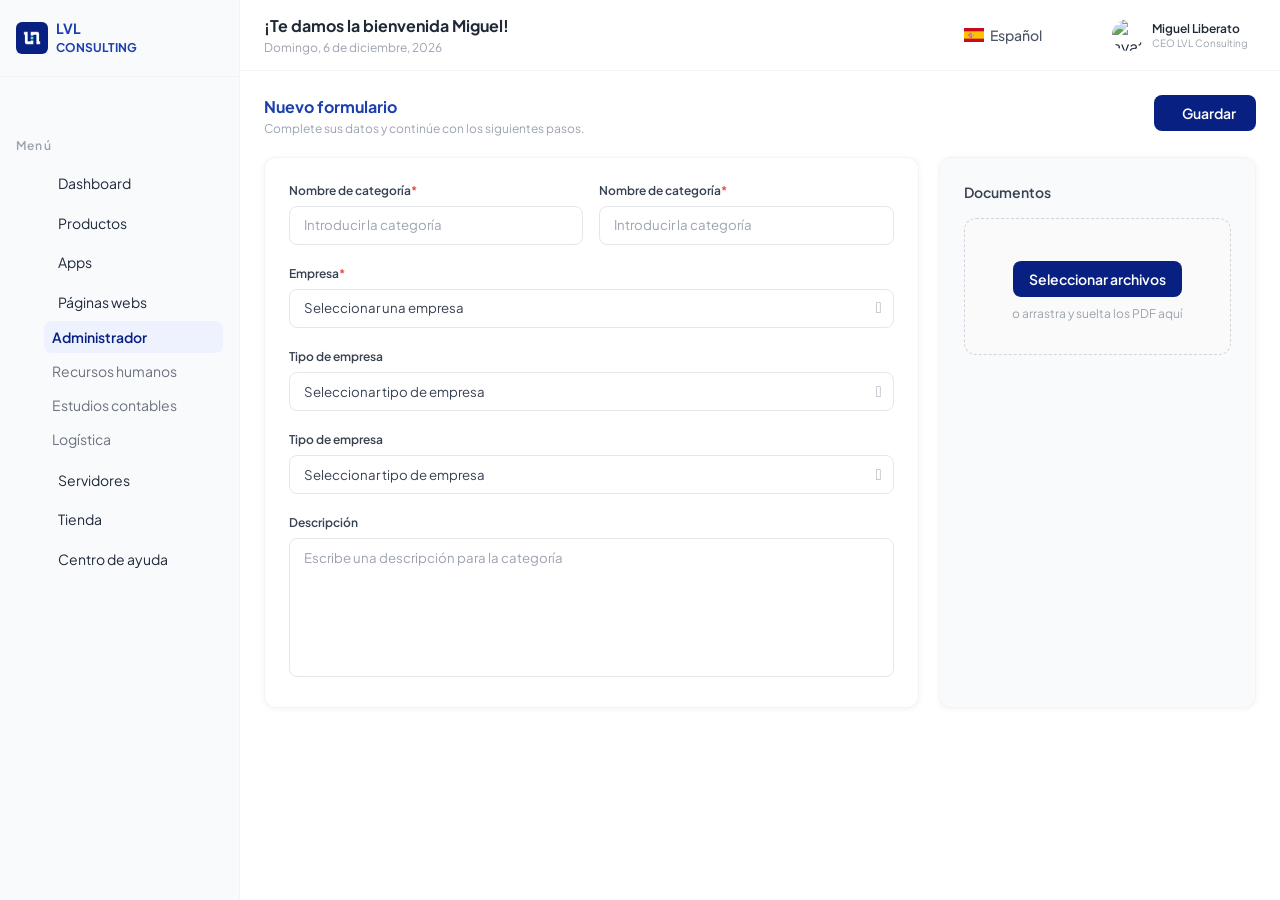
==== assets/partes/sbmadministrador.html @ 6709dcda "2do" ====
<!DOCTYPE html>
<html lang="es">

<head>
    <meta charset="UTF-8" />
    <meta name="viewport" content="width=device-width, initial-scale=1.0" />
    <title>LVL Consulting – Administrador</title>
    <!-- TailwindCSS -->
    <script src="../css/libs/tailwindcss.js"></script>
    <!-- Google Fonts -->
    <link href="https://fonts.googleapis.com/css2?family=Plus+Jakarta+Sans:wght@400;500;600;700&display=swap"
        rel="stylesheet" />
    <!-- Remix Icons -->
    <link href="https://cdn.jsdelivr.net/npm/remixicon@4.2.0/fonts/remixicon.css" rel="stylesheet" />
    <!-- LVL - partes.css -->
    <link rel="stylesheet" href="../css/partes.css" />
</head>

<body class="flex h-screen overflow-hidden">

    <aside id="sidebar" class="bg-gray-50 flex flex-col border-r border-gray-100 h-full flex-shrink-0">
        <div class="flex items-center gap-2 px-4 py-5 border-b border-gray-100">
            <div class="logo-icon flex-shrink-0">
                <div class="w-8 h-8 rounded-md flex items-center justify-center" style="background:var(--brand)">
                    <img class="object-contain" src="../img/logo.png" alt="LVL">
                </div>
            </div>
            <span class="logo-text font-bold text-sm text-blue-800 leading-tight">LVL<br>
                <span class="font-bold text-blue-800 text-xs">CONSULTING</span>
            </span>
        </div>

        <div class="px-3 pt-3 pb-1">
            <button id="toggle-btn" onclick="toggleSidebar()"
                class="w-full flex items-center justify-center h-8 rounded-lg text-gray-400 hover:bg-gray-100 hover:text-gray-700 transition">
                <i id="toggle-icon" class="ri-menu-line text-lg"></i>
            </button>
        </div>

        <nav class="flex-1 overflow-y-auto px-2 mt-1 space-y-0.5">
            <p class="nav-label text-[12px] font-semibold text-gray-400 tracking-widest px-2 py-2">Menú</p>

            <a href="dashboard.html" class="nav-item">
                <i class="nav-icon ri-dashboard-line pr-1"></i>
                <span class="nav-label text-sm">Dashboard</span>
            </a>

            <div class="nav-item">
                <i class="nav-icon ri-shopping-bag-3-line pr-1"></i>
                <span class="nav-label text-sm">Productos</span>
                <i class="nav-arrow ri-arrow-right-s-line ml-auto text-gray-400 text-base"></i>
            </div>

            <div>
                <div class="nav-item" onclick="toggleSubmenuApps(this)">
                    <i class="nav-icon ri-smartphone-line pr-1"></i>
                    <span class="nav-label text-sm">Apps</span>
                    <i class="nav-arrow ri-arrow-right-s-line ml-auto text-gray-400 text-base transition-transform"
                        id="arrow-apps"></i>
                </div>
                <div class="submenu" id="sub-apps">
                    <div class="pl-9 pr-2 space-y-0.5 pb-1">
                        <a href="#"
                            class="block text-sm text-gray-500 hover:text-blue-600 px-2 py-1.5 rounded-lg hover:bg-blue-50">iOS</a>
                        <a href="#"
                            class="block text-sm text-gray-500 hover:text-blue-600 px-2 py-1.5 rounded-lg hover:bg-blue-50">Android</a>
                    </div>
                </div>
            </div>

            <div>
                <div class="nav-item" onclick="toggleSubmenu(this)" id="nav-paginas">
                    <i class="nav-icon ri-computer-line pr-1"></i>
                    <span class="nav-label text-sm">Páginas webs</span>
                    <i class="nav-arrow ri-arrow-right-s-line ml-auto text-gray-400 text-base transition-transform"
                        id="arrow-paginas" style="transform:rotate(90deg)"></i>
                    <div class="floating-sub">
                        <a href="sbmadministrador.html">Administrador</a>
                        <a href="#">Recursos humanos</a>
                        <a href="#">Estudios contables</a>
                        <a href="#">Logística</a>
                    </div>
                </div>
                <div class="submenu open" id="sub-paginas">
                    <div class="pl-9 pr-2 space-y-0.5 pb-1">
                        <a href="sbmadministrador.html" class="block text-sm font-semibold px-2 py-1.5 rounded-lg"
                            style="color:var(--brand); background:#EEF2FF">Administrador</a>
                        <a href="#"
                            class="block text-sm text-gray-500 hover:text-blue-600 px-2 py-1.5 rounded-lg hover:bg-blue-50">Recursos
                            humanos</a>
                        <a href="#"
                            class="block text-sm text-gray-500 hover:text-blue-600 px-2 py-1.5 rounded-lg hover:bg-blue-50">Estudios
                            contables</a>
                        <a href="#"
                            class="block text-sm text-gray-500 hover:text-blue-600 px-2 py-1.5 rounded-lg hover:bg-blue-50">Logística</a>
                    </div>
                </div>
            </div>

            <div class="nav-item">
                <i class="nav-icon ri-server-line pr-1"></i>
                <span class="nav-label text-sm">Servidores</span>
                <i class="nav-arrow ri-arrow-right-s-line ml-auto text-gray-400 text-base"></i>
            </div>
            <div class="nav-item">
                <i class="nav-icon ri-store-2-line pr-1"></i>
                <span class="nav-label text-sm">Tienda</span>
                <i class="nav-arrow ri-arrow-right-s-line ml-auto text-gray-400 text-base"></i>
            </div>
            <div class="nav-item">
                <i class="nav-icon ri-customer-service-2-line pr-1"></i>
                <span class="nav-label text-sm">Centro de ayuda</span>
                <i class="nav-arrow ri-arrow-right-s-line ml-auto text-gray-400 text-base"></i>
            </div>
        </nav>
    </aside>

    <div class="flex-1 flex flex-col overflow-hidden">

        <header class="bg-white border-b border-gray-100 px-6 py-3.5 flex items-center justify-between flex-shrink-0">
            <div>
                <h1 class="text-base font-bold text-gray-800">¡Te damos la bienvenida Miguel!</h1>
                <p id="today-date" class="text-xs text-gray-400 mt-0.5"></p>
            </div>
            <div class="flex items-center gap-4">
                <div class="flex items-center gap-1.5 text-sm text-gray-600 cursor-pointer hover:text-gray-900">
                    <img src="../img/spain.png" alt="Español" class="w-5 h-5 object-contain">
                    <span class="font-medium">Español</span>
                    <i class="ri-arrow-down-s-line text-gray-400"></i>
                </div>
                <button class="text-gray-400 hover:text-gray-700"><i class="ri-apps-2-line text-lg"></i></button>
                <button class="relative text-gray-400 hover:text-gray-700">
                    <i class="ri-notification-3-line text-lg"></i>
                </button>
                <button class="text-gray-400 hover:text-gray-700"><i class="ri-settings-3-line text-lg"></i></button>
                <div class="flex items-center gap-2 cursor-pointer">
                    <img src="https://i.pravatar.cc/36?img=52" alt="avatar" class="w-8 h-8 rounded-full object-cover" />
                    <div class="leading-tight">
                        <p class="text-xs font-semibold text-gray-800">Miguel Liberato</p>
                        <p class="text-[10px] text-gray-400">CEO LVL Consulting</p>
                    </div>
                    <i class="ri-arrow-down-s-line text-gray-400 text-sm"></i>
                </div>
            </div>
        </header>

        <main class="flex-1 overflow-y-auto p-6 bg-white">

            <div class="flex items-start justify-between mb-5">
                <div>
                    <h2 class="text-base font-bold text-blue-800">Nuevo formulario</h2>
                    <p class="text-xs text-gray-400 mt-0.5">Complete sus datos y continúe con los siguientes pasos.</p>
                </div>
                <button onclick="guardarFormulario()"
                    class="flex items-center gap-2 text-sm font-semibold text-white px-5 py-2 rounded-lg transition hover:opacity-90"
                    style="background:var(--brand)">
                    <i class="ri-save-3-line text-base"></i>
                    Guardar
                </button>
            </div>

            <div class="grid grid-cols-1 lg:grid-cols-3 gap-5">

                <div class="lg:col-span-2 form-card space-y-5">

                    <div class="grid grid-cols-1 sm:grid-cols-2 gap-4">
                        <div>
                            <label class="form-label">Nombre de categoría<span class="req">*</span></label>
                            <input id="f-nombre1" type="text" class="form-input" placeholder="Introducir la categoría">
                        </div>
                        <div>
                            <label class="form-label">Nombre de categoría<span class="req">*</span></label>
                            <input id="f-nombre2" type="text" class="form-input" placeholder="Introducir la categoría">
                        </div>
                    </div>

                    <div>
                        <label class="form-label">Empresa<span class="req">*</span></label>
                        <div class="select-wrap">
                            <select id="f-empresa" class="form-select">
                                <option value="" disabled selected>Seleccionar una empresa</option>
                            </select>
                        </div>
                    </div>

                    <div>
                        <label class="form-label">Tipo de empresa</label>
                        <div class="select-wrap">
                            <select id="f-tipo1" class="form-select">
                                <option value="" disabled selected>Seleccionar tipo de empresa</option>
                                <option>S.A.C</option>
                                <option>S.R.L</option>
                                <option>E.I.R.L</option>
                                <option>S.A</option>
                                <option>Unipersonal</option>
                            </select>
                        </div>
                    </div>

                    <div>
                        <label class="form-label">Tipo de empresa</label>
                        <div class="select-wrap">
                            <select id="f-tipo2" class="form-select">
                                <option value="" disabled selected>Seleccionar tipo de empresa</option>
                                <option>Tecnología</option>
                                <option>Retail</option>
                                <option>Servicios</option>
                                <option>Manufactura</option>
                                <option>Consultoría</option>
                            </select>
                        </div>
                    </div>

                    <div>
                        <label class="form-label">Descripción</label>
                        <textarea id="f-desc" rows="6" class="form-textarea"
                            placeholder="Escribe una descripción para la categoría"></textarea>
                    </div>

                </div>

                <div class="lg:col-span-1 form-card flex flex-col gap-4 bg-gray-50">
                    <h3 class="text-sm font-semibold text-gray-700">Documentos</h3>

                    <div class="drop-zone" id="drop-zone" onclick="document.getElementById('file-input').click()"
                        ondragover="handleDragOver(event)" ondragleave="handleDragLeave(event)"
                        ondrop="handleDrop(event)">
                        <input type="file" id="file-input" multiple accept=".pdf,.doc,.docx,.png,.jpg,.jpeg"
                            onchange="handleFileSelect(event)">
                        <i class="ri-upload-cloud-2-line text-3xl text-gray-300"></i>
                        <button type="button"
                            class="text-sm font-semibold text-white px-4 py-2 rounded-lg transition hover:opacity-90"
                            style="background:var(--brand)"
                            onclick="event.stopPropagation(); document.getElementById('file-input').click()">
                            Seleccionar archivos
                        </button>
                        <p class="text-xs text-gray-400">o arrastra y suelta los PDF aquí</p>
                    </div>

                    <div id="file-list" class="space-y-2 flex-1 overflow-y-auto max-h-64"></div>

                    <p id="file-count" class="text-xs text-gray-400 text-center hidden"></p>
                </div>

            </div>

        </main>
    </div>

    <div id="toast"
        class="fixed bottom-6 right-6 z-50 hidden flex items-center gap-2 bg-gray-800 text-white text-sm px-4 py-2.5 rounded-xl shadow-xl">
        <i id="toast-icon" class="ri-checkbox-circle-line text-green-400 text-base"></i>
        <span id="toast-msg">Guardado correctamente</span>
    </div>

    <script src="../js/sbmadministrador.js"></script>
</body>

</html>
---- assets/css/partes.css ----
/* dashboard */

:root {
    --brand: #092083;
    --brand-dark: #E6EFFB;
    --brand-light: #E6EFFB;
    --brand2: #0ea5e9;
    --sidebar-w: 240px;
    --sidebar-collapsed: 64px;
    --radius-card: .75rem;
    --shadow-card: 0 1px 6px rgba(0, 0, 0, .06);
}

*,
*::before,
*::after {
    margin: 0;
    padding: 0;
    box-sizing: border-box;
}

body {
    font-family: 'Plus Jakarta Sans', sans-serif;
    background: #f4f6fb;
    color: #1e293b;
}

#sidebar {
    width: var(--sidebar-w);
    transition: width .25s cubic-bezier(.4, 0, .2, 1);
    overflow: hidden;
    flex-shrink: 0;
}

#sidebar.collapsed {
    width: var(--sidebar-collapsed);
}

#sidebar.collapsed .nav-label,
#sidebar.collapsed .logo-text,
#sidebar.collapsed .nav-arrow {
    display: none !important;
}

#sidebar.collapsed .logo-icon {
    margin: 0 auto;
}


.nav-item {
    display: flex;
    align-items: center;
    gap: .75rem;
    padding: .55rem .9rem;
    border-radius: .5rem;
    cursor: pointer;
    white-space: nowrap;
    transition: background .15s ease, color .15s ease;
    position: relative;
    user-select: none;
}

.nav-item:hover {
    background: var(--brand-light);
    color: var(--brand);
}

.nav-item.active {
    background: var(--brand-light);
    color: var(--brand);
    font-weight: 600;
}

.nav-item .nav-icon {
    font-size: 1.15rem;
    flex-shrink: 0;
    min-width: 24px;
    text-align: center;
}


.submenu {
    overflow: hidden;
    max-height: 0;
    transition: max-height .3s ease;
}

.submenu.open {
    max-height: 300px;
}


.floating-sub {
    display: none;
    position: absolute;
    left: calc(var(--sidebar-collapsed) + 6px);
    top: 0;
    background: #ffffff;
    border-radius: .6rem;
    box-shadow: 0 8px 28px rgba(0, 0, 0, .13);
    min-width: 190px;
    z-index: 200;
    padding: .45rem 0;
    pointer-events: auto;
}

#sidebar.collapsed .nav-item:hover .floating-sub {
    display: block;
}

.floating-sub a {
    display: block;
    padding: .5rem 1.1rem;
    font-size: .82rem;
    color: #374151;
    white-space: nowrap;
    transition: background .12s, color .12s;
    text-decoration: none;
}

.floating-sub a:hover {
    background: var(--brand-light);
    color: var(--brand);
}


.kpi-card {
    background: #ffffff;
    border-radius: var(--radius-card);
    padding: 1.1rem 1.3rem;
    box-shadow: var(--shadow-card);
    transition: box-shadow .2s;
}

.kpi-card:hover {
    box-shadow: 0 4px 16px rgba(0, 0, 0, .09);
}

.kpi-badge-up {
    background: #dcfce7;
    color: #15803d;
    font-size: .68rem;
    font-weight: 700;
    border-radius: 9999px;
    padding: .18rem .6rem;
    display: inline-block;
}

.kpi-badge-down {
    background: #fee2e2;
    color: #b91c1c;
    font-size: .68rem;
    font-weight: 700;
    border-radius: 9999px;
    padding: .18rem .6rem;
    display: inline-block;
}


.chart-card {
    background: #ffffff;
    border-radius: var(--radius-card);
    padding: 1.2rem 1.4rem;
    box-shadow: var(--shadow-card);
    transition: box-shadow .2s;
}

.chart-card:hover {
    box-shadow: 0 4px 16px rgba(0, 0, 0, .09);
}

.prog-bar {
    height: 6px;
    border-radius: 9999px;
    background: #e5e7eb;
    overflow: hidden;
}

.prog-fill {
    height: 100%;
    border-radius: 9999px;
    transition: width .6s cubic-bezier(.4, 0, .2, 1);
}

#toggle-btn {
    transition: background .15s, color .15s;
}


::-webkit-scrollbar {
    width: 5px;
}

::-webkit-scrollbar-track {
    background: transparent;
}

::-webkit-scrollbar-thumb {
    background: #cbd5e1;
    border-radius: 9999px;
}

::-webkit-scrollbar-thumb:hover {
    background: #94a3b8;
}

/* Skeleton loading */
@keyframes skeleton-pulse {

    0%,
    100% {
        opacity: 1;
    }

    50% {
        opacity: .4;
    }
}

.skeleton {
    animation: skeleton-pulse 1.5s ease-in-out infinite;
    background: #e5e7eb;
    border-radius: .4rem;
}


@media (max-width: 768px) {
    #sidebar {
        width: var(--sidebar-collapsed);
    }

    #sidebar .nav-label,
    #sidebar .logo-text,
    #sidebar .nav-arrow {
        display: none !important;
    }
}

/* Paginas web */

/* Badge colors */
.badge-img {
    background: #FFF3CD;
    color: #856404;
}

.badge-doc {
    background: #D1FAE5;
    color: #065F46;
}

.badge-vid {
    background: #DBEAFE;
    color: #1E40AF;
}

/* Table */
.tbl-wrap {
    background: #fff;
    border-radius: var(--radius-card);
    box-shadow: var(--shadow-card);
    overflow: hidden;
}

.tbl-row {
    display: grid;
    grid-template-columns: 40px 50px 260px 1fr 160px 140px 110px;
    align-items: center;
    gap: .75rem;
    padding: .75rem 1rem;
    border-bottom: 1px solid #f1f5f9;
}

.tbl-row:last-child {
    border-bottom: none;
}

.tbl-head {
    background: #f8fafc;
    font-size: .72rem;
    font-weight: 700;
    color: #94a3b8;
    text-transform: uppercase;
    letter-spacing: .04em;
}

.tbl-row:not(.tbl-head):hover {
    background: #fafcff;
}

/* Pagination btn */
.pg-btn {
    width: 28px;
    height: 28px;
    display: flex;
    align-items: center;
    justify-content: center;
    border-radius: .4rem;
    font-size: .78rem;
    font-weight: 600;
    cursor: pointer;
    transition: background .15s;
}

.pg-btn:hover {
    background: #e5e7eb;
}

.pg-btn.active {
    background: var(--brand);
    color: #fff;
}

.pg-btn:disabled {
    opacity: .4;
    cursor: default;
}


/* administrador */
.form-label {
    font-size: .75rem;
    font-weight: 600;
    color: #374151;
    margin-bottom: .35rem;
    display: block;
}

.form-label .req {
    color: #ef4444;
}

.form-input,
.form-select,
.form-textarea {
    width: 100%;
    border: 1px solid #e5e7eb;
    border-radius: .5rem;
    padding: .55rem .85rem;
    font-size: .83rem;
    font-family: 'Plus Jakarta Sans', sans-serif;
    color: #374151;
    background: #fff;
    transition: border-color .15s, box-shadow .15s;
    outline: none;
    appearance: none;
    -webkit-appearance: none;
}

.form-input::placeholder,
.form-textarea::placeholder {
    color: #9ca3af;
}

.form-input:focus,
.form-select:focus,
.form-textarea:focus {
    border-color: #3b82f6;
    box-shadow: 0 0 0 3px rgba(59, 130, 246, .12);
}

.form-textarea {
    resize: none;
}

.select-wrap {
    position: relative;
}

.select-wrap::after {
    content: '\ea4e';
    font-family: 'remixicon';
    position: absolute;
    right: .75rem;
    top: 50%;
    transform: translateY(-50%);
    color: #9ca3af;
    pointer-events: none;
    font-size: 1rem;
}

.drop-zone {
    border: 1.5px dashed #d1d5db;
    border-radius: .75rem;
    display: flex;
    flex-direction: column;
    align-items: center;
    justify-content: center;
    gap: .6rem;
    padding: 2rem 1rem;
    cursor: pointer;
    transition: border-color .2s, background .2s;
    background: #fafafa;
}

.drop-zone:hover,
.drop-zone.drag-over {
    border-color: var(--brand);
    background: #f0f4ff;
}

.drop-zone input[type="file"] {
    display: none;
}

.file-item {
    display: flex;
    align-items: center;
    gap: .6rem;
    padding: .5rem .75rem;
    background: #f8fafc;
    border-radius: .5rem;
    border: 1px solid #e5e7eb;
    font-size: .78rem;
}

.file-item .file-icon {
    color: #3b82f6;
    font-size: 1.1rem;
    flex-shrink: 0;
}

.file-item .file-name {
    flex: 1;
    truncate: true;
    color: #374151;
    font-weight: 500;
}

.file-item .file-size {
    color: #9ca3af;
    font-size: .7rem;
}

.file-item .file-remove {
    color: #9ca3af;
    cursor: pointer;
    transition: color .15s;
}

.file-item .file-remove:hover {
    color: #ef4444;
}

.form-card {
    background: #fff;
    border-radius: .75rem;
    border: 1px solid #f1f5f9;
    box-shadow: 0 1px 6px rgba(0, 0, 0, .05);
    padding: 1.5rem;
}
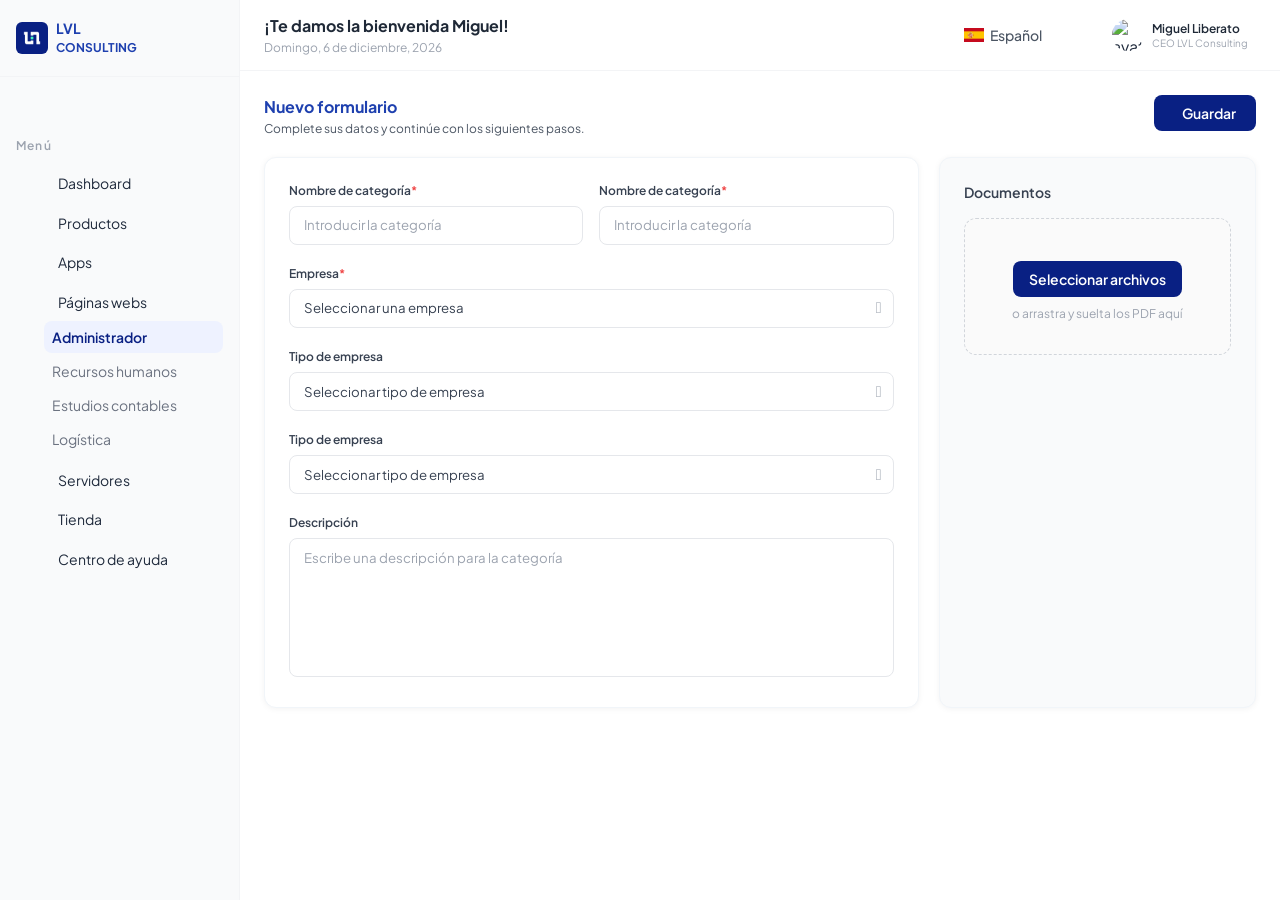
==== commit de3b3192: "final" ====
--- a/assets/partes/sbmadministrador.html
+++ b/assets/partes/sbmadministrador.html
@@ -149,7 +149,7 @@
             <div class="flex items-start justify-between mb-5">
                 <div>
                     <h2 class="text-base font-bold text-blue-800">Nuevo formulario</h2>
-                    <p class="text-xs text-gray-400 mt-0.5">Complete sus datos y continúe con los siguientes pasos.</p>
+                    <p class="text-xs text-gray-600 mt-0.5">Complete sus datos y continúe con los siguientes pasos.</p>
                 </div>
                 <button onclick="guardarFormulario()"
                     class="flex items-center gap-2 text-sm font-semibold text-white px-5 py-2 rounded-lg transition hover:opacity-90"
@@ -253,6 +253,80 @@
         <span id="toast-msg">Guardado correctamente</span>
     </div>
 
+    <div id="contact-modal" class="fixed inset-0 z-50 flex items-center justify-center hidden">
+        <div class="absolute inset-0 bg-black/30 backdrop-blur-sm" onclick="closeContactModal()"></div>
+
+        <div class="relative bg-white rounded-2xl shadow-2xl w-full max-w-lg mx-4 z-10 flex flex-col"
+            style="max-height:90vh">
+
+            <div class="flex items-center justify-between px-6 pt-6 pb-4 border-b border-gray-100 flex-shrink-0">
+                <h3 class="text-base font-bold text-gray-800">Formulario de contacto</h3>
+                <button onclick="closeContactModal()"
+                    class="text-gray-400 hover:text-gray-700 transition text-xl leading-none">
+                    <i class="ri-close-line"></i>
+                </button>
+            </div>
+
+            <div class="overflow-y-auto px-6 py-5 space-y-5 flex-1">
+
+                <div>
+                    <label class="form-label">Nombre de formulario</label>
+                    <input id="cf-nombre" type="text" class="form-input" placeholder="Introducir nombre del formulario">
+                </div>
+
+                <div>
+                    <p class="text-sm font-semibold text-gray-800 mb-0.5">Administrador</p>
+                    <p class="text-xs text-gray-400 mb-3">Seleccione los campos que desea incluir en el formulario de
+                        contacto.</p>
+
+                    <div class="w-full">
+                        <div class="grid grid-cols-[1fr_auto_auto] gap-x-6 pb-2 border-b border-gray-100 mb-1">
+                            <span class="text-xs font-semibold text-gray-500">Campo</span>
+                            <span class="text-xs font-semibold text-gray-500 text-center w-16">Mostrar</span>
+                            <span class="text-xs font-semibold text-gray-500 text-center w-16">Obligatorio</span>
+                        </div>
+
+                        <div id="cf-campos" class="divide-y divide-gray-50"></div>
+                    </div>
+                </div>
+
+                <div>
+                    <label class="form-label">Mensaje de agradecimiento</label>
+                    <input id="cf-gracias" type="text" class="form-input" value="¡Gracias!">
+                </div>
+
+                <div class="flex items-center justify-between">
+                    <label class="text-sm font-medium text-gray-700">Términos y condiciones personalizados</label>
+                    <label class="relative inline-flex items-center cursor-pointer">
+                        <input type="checkbox" id="cf-terms" class="sr-only peer" onchange="toggleTermsLink()">
+                        <div class="w-10 h-5 bg-gray-200 peer-focus:outline-none rounded-full peer
+                                    peer-checked:bg-blue-800 transition-colors duration-200
+                                    after:content-[''] after:absolute after:top-0.5 after:left-[2px]
+                                    after:bg-white after:rounded-full after:h-4 after:w-4
+                                    after:transition-all peer-checked:after:translate-x-5"></div>
+                    </label>
+                </div>
+
+                <div id="cf-terms-link" class="hidden">
+                    <div class="flex items-center gap-2 border border-gray-200 rounded-lg px-3 py-2">
+                        <span class="text-xs font-semibold text-gray-400">https://</span>
+                        <input type="text" id="cf-link" class="flex-1 text-sm outline-none text-gray-600"
+                            placeholder="Añadir enlace">
+                    </div>
+                </div>
+
+            </div>
+
+            <div class="px-6 py-4 border-t border-gray-100 flex-shrink-0">
+                <button onclick="crearFormulario()"
+                    class="w-full py-2.5 rounded-xl text-sm font-bold text-white transition hover:opacity-90"
+                    style="background:var(--brand)">
+                    Crear formulario
+                </button>
+            </div>
+        </div>
+    </div>
+
     <script src="../js/sbmadministrador.js"></script>
 </body>
 
